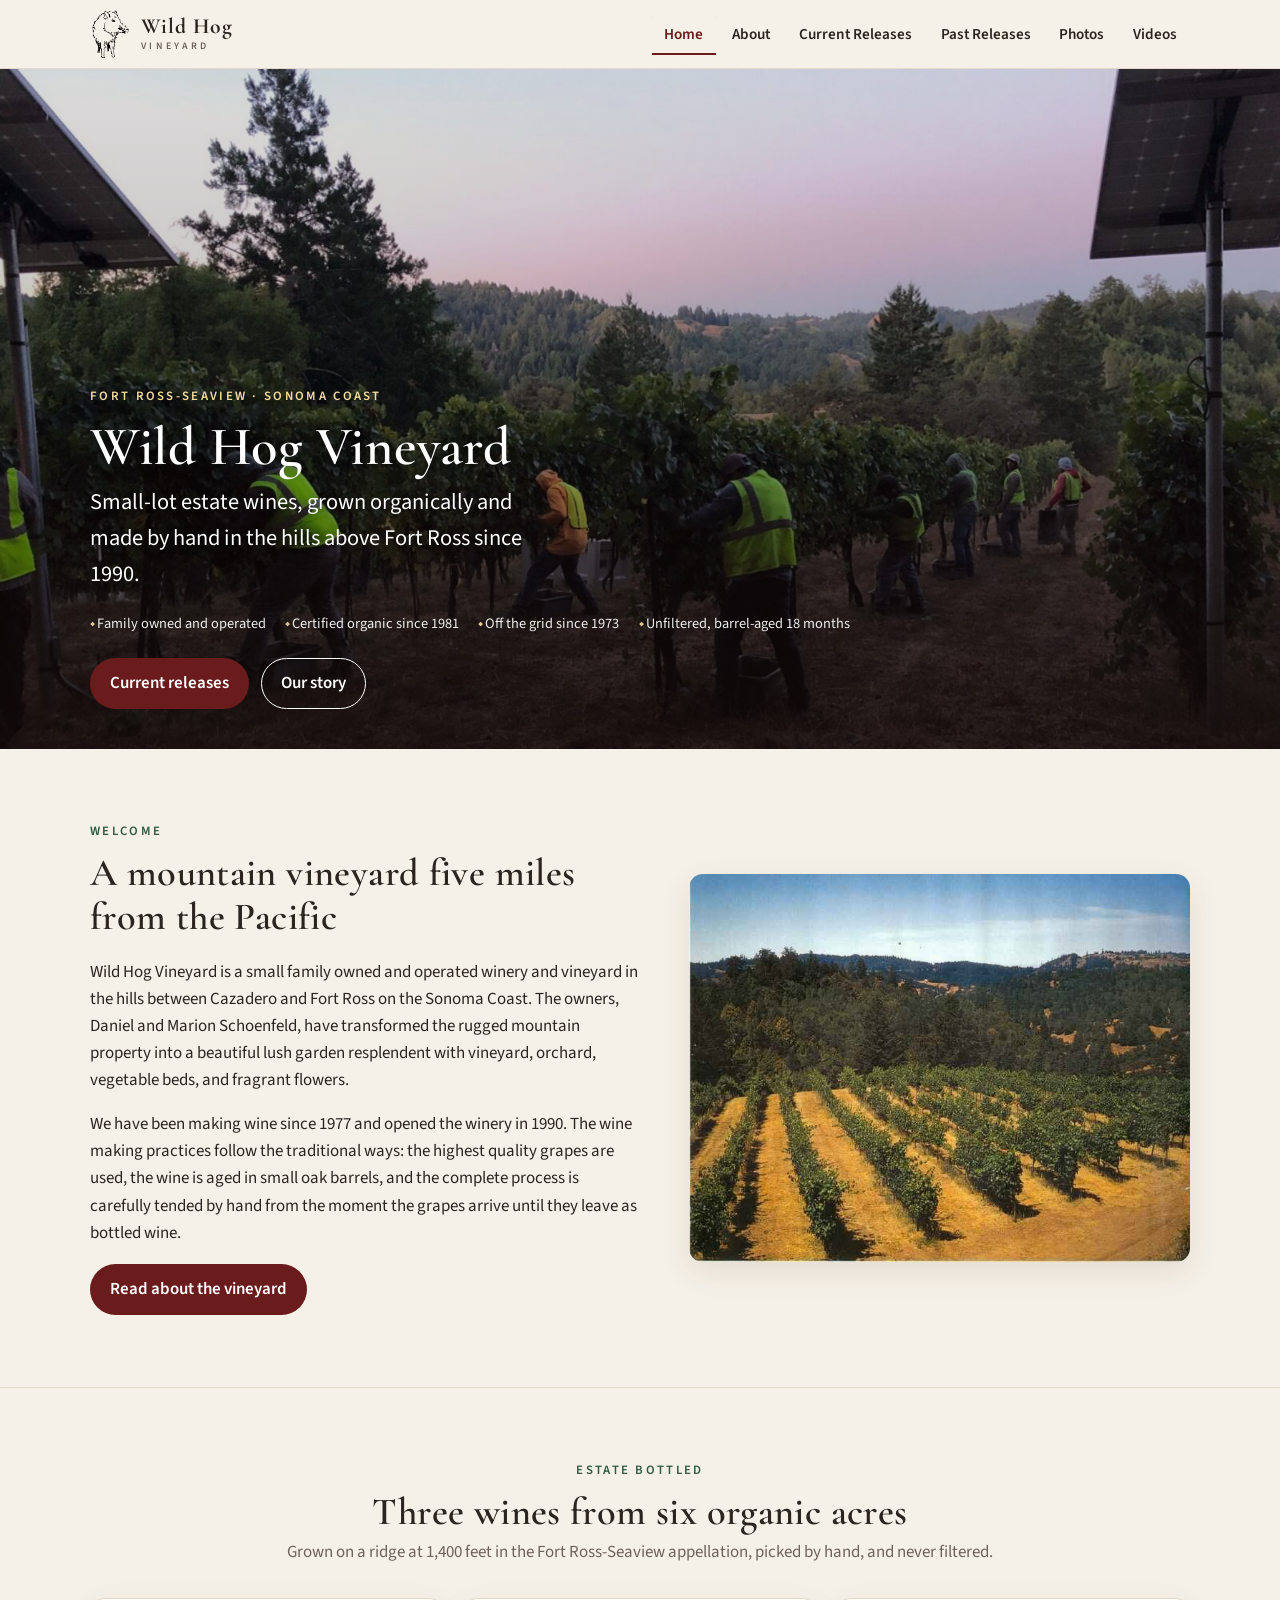
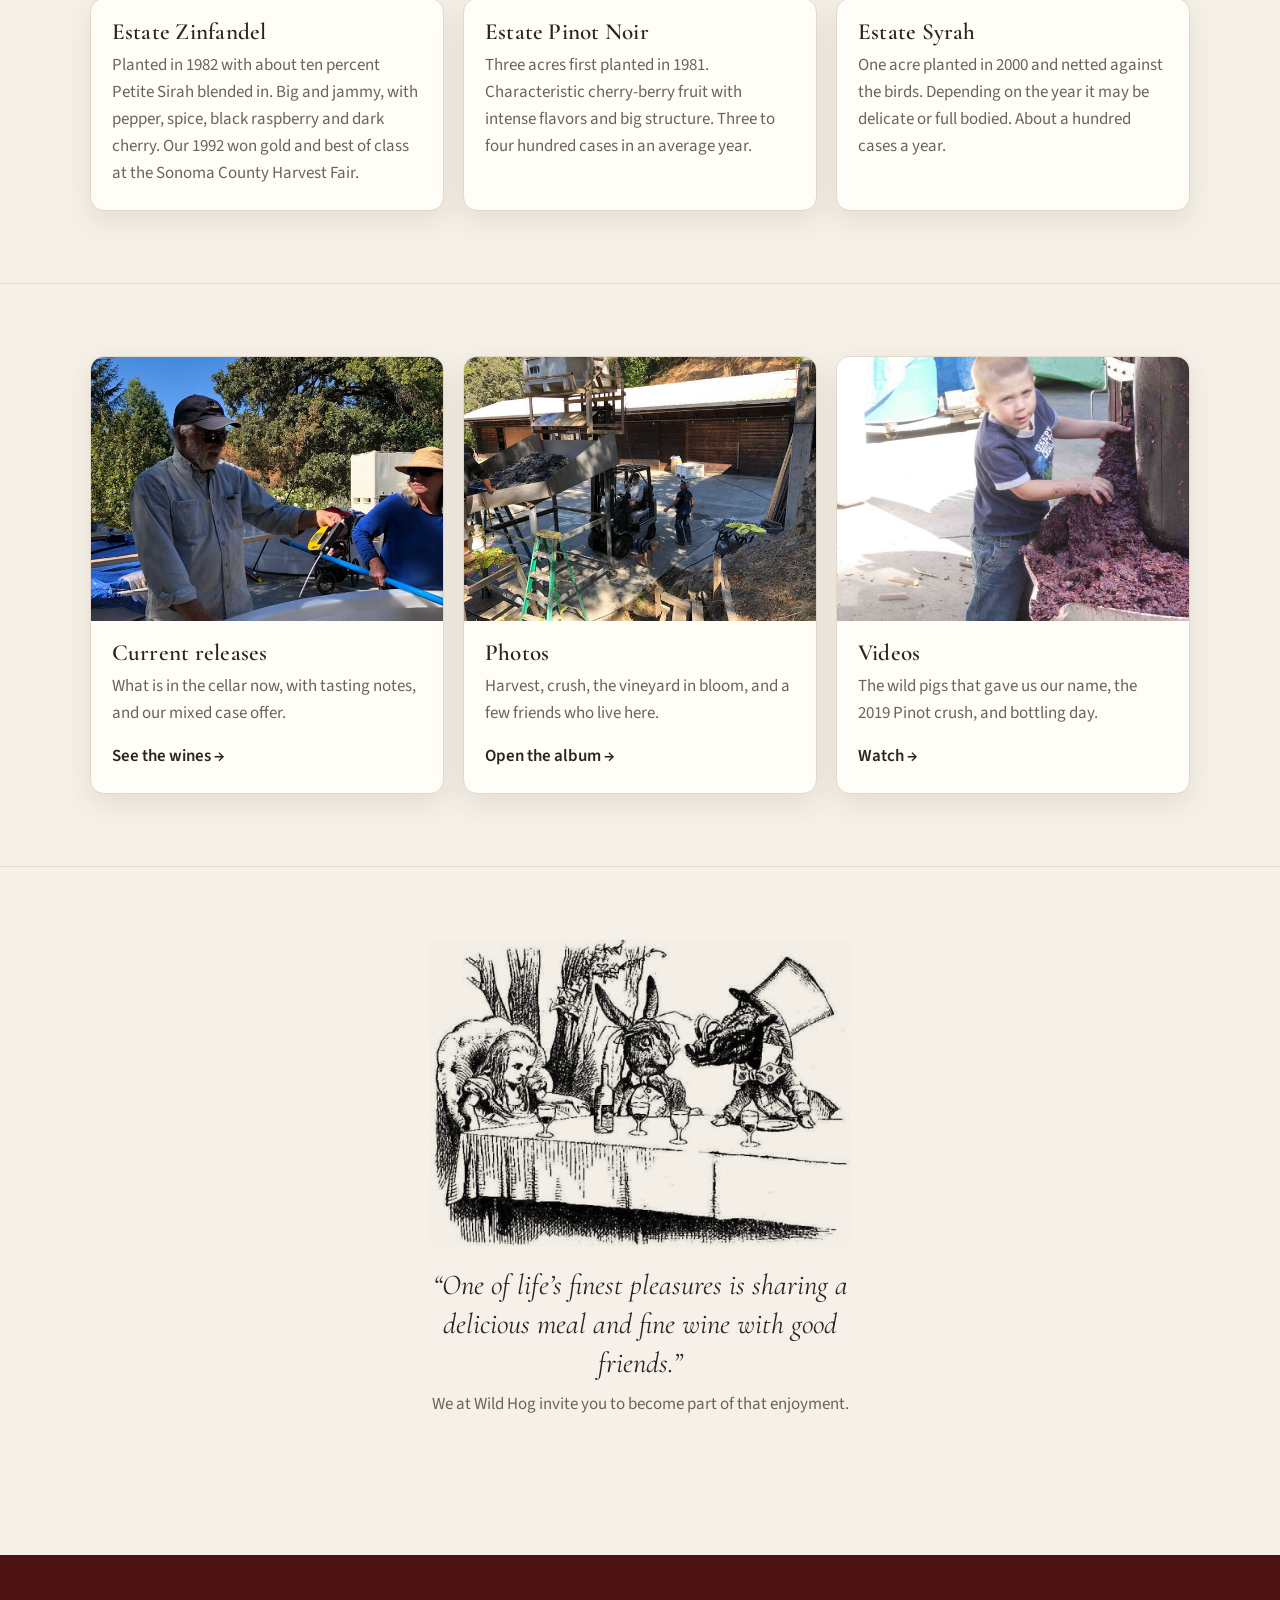
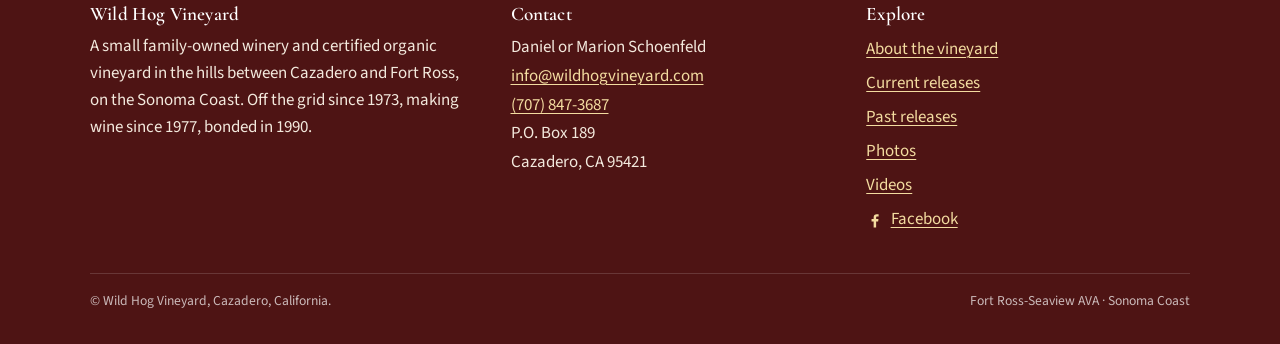
==== index.html @ a4a1d754 "New Wild Hog Vineyard site" ====
<!DOCTYPE html>
<html lang="en" class="no-js">
<head>
<meta charset="utf-8">
<meta name="viewport" content="width=device-width, initial-scale=1">
<title>Wild Hog Vineyard · Estate wines from the Sonoma Coast</title>
<meta name="description" content="Wild Hog Vineyard, a small family-owned, certified organic, off-the-grid winery in the Fort Ross-Seaview hills of the Sonoma Coast, making estate Pinot Noir, Zinfandel and Syrah since 1990.">
<meta property="og:title" content="Wild Hog Vineyard · Estate wines from the Sonoma Coast">
<meta property="og:description" content="Wild Hog Vineyard, a small family-owned, certified organic, off-the-grid winery in the Fort Ross-Seaview hills of the Sonoma Coast, making estate Pinot Noir, Zinfandel and Syrah since 1990.">
<meta property="og:type" content="website">
<meta property="og:image" content="images/hero-harvest-1600.jpg">
<meta name="theme-color" content="#6a1c1c">
<link rel="icon" href="images/favicon.png" type="image/png">
<link rel="apple-touch-icon" href="images/apple-touch-icon.png">
<link rel="preconnect" href="https://fonts.googleapis.com">
<link rel="preconnect" href="https://fonts.gstatic.com" crossorigin>
<link rel="stylesheet" href="https://fonts.googleapis.com/css2?family=Cormorant+Garamond:ital,wght@0,600;0,700;1,500&family=Source+Sans+3:wght@400;600&display=swap">
<link rel="stylesheet" href="css/style.css">
</head>
<body>
<a class="skip-link" href="#main">Skip to content</a>
<header class="site-header">
  <div class="wrap">
    <a class="brand" href="index.html" aria-label="Wild Hog Vineyard home">
      <img src="images/hog-mark.png" alt="" width="40" height="50">
      <span class="brand-name">Wild Hog<small>VINEYARD</small></span>
    </a>
    <button class="nav-toggle" aria-expanded="false" aria-controls="site-nav">
      <svg width="22" height="22" viewBox="0 0 24 24" fill="none" stroke="currentColor" stroke-width="2" stroke-linecap="round"><path d="M4 7h16M4 12h16M4 17h16"/></svg>
      <span>Menu</span>
    </button>
    <nav class="site-nav" id="site-nav" aria-label="Main">
      <ul>
        <li><a href="index.html" aria-current="page">Home</a></li>
        <li><a href="about.html">About</a></li>
        <li><a href="current-releases.html">Current Releases</a></li>
        <li><a href="past-releases.html">Past Releases</a></li>
        <li><a href="photos.html">Photos</a></li>
        <li><a href="videos.html">Videos</a></li>
      </ul>
    </nav>
  </div>
</header>
<main id="main">
<section class="hero">
  <img src="images/hero-harvest-1600.jpg" srcset="images/hero-harvest-900.jpg 900w, images/hero-harvest-1600.jpg 1600w" sizes="100vw" alt="Harvest crew picking Pinot Noir at dawn in the estate vineyard, September 2019" fetchpriority="high">
  <div class="wrap">
    <p class="eyebrow">Fort Ross-Seaview · Sonoma Coast</p>
    <h1>Wild Hog Vineyard</h1>
    <p class="lede">Small-lot estate wines, grown organically and made by hand in the hills above Fort Ross since 1990.</p>
    <ul class="hero-facts">
      <li>Family owned and operated</li>
      <li>Certified organic since 1981</li>
      <li>Off the grid since 1973</li>
      <li>Unfiltered, barrel-aged 18 months</li>
    </ul>
    <div class="btn-row">
      <a class="btn" href="current-releases.html">Current releases</a>
      <a class="btn ghost" href="about.html">Our story</a>
    </div>
  </div>
</section>

<section class="section">
  <div class="wrap split">
    <div>
      <p class="eyebrow">Welcome</p>
      <h2>A mountain vineyard five miles from the Pacific</h2>
      <p>Wild Hog Vineyard is a small family owned and operated winery and vineyard in the hills between Cazadero and Fort Ross on the Sonoma Coast. The owners, Daniel and Marion Schoenfeld, have transformed the rugged mountain property into a beautiful lush garden resplendent with vineyard, orchard, vegetable beds, and fragrant flowers.</p>
      <p>We have been making wine since 1977 and opened the winery in 1990. The wine making practices follow the traditional ways: the highest quality grapes are used, the wine is aged in small oak barrels, and the complete process is carefully tended by hand from the moment the grapes arrive until they leave as bottled wine.</p>
      <a class="btn" href="about.html">Read about the vineyard</a>
    </div>
    <img src="images/estate-vineyard.jpg" alt="The estate vineyard in late summer, rows of vines on a golden hillside with forested ridges beyond" width="700" height="542" loading="lazy">
  </div>
</section>

<section class="section">
  <div class="wrap">
    <div class="section-title">
      <p class="eyebrow">Estate bottled</p>
      <h2>Three wines from six organic acres</h2>
      <p class="muted">Grown on a ridge at 1,400 feet in the Fort Ross-Seaview appellation, picked by hand, and never filtered.</p>
    </div>
    <div class="cards">
      <article class="card"><div class="body">
        <h3>Estate Zinfandel</h3>
        <p>Planted in 1982 with about ten percent Petite Sirah blended in. Big and jammy, with pepper, spice, black raspberry and dark cherry. Our 1992 won gold and best of class at the Sonoma County Harvest Fair.</p>
      </div></article>
      <article class="card"><div class="body">
        <h3>Estate Pinot Noir</h3>
        <p>Three acres first planted in 1981. Characteristic cherry-berry fruit with intense flavors and big structure. Three to four hundred cases in an average year.</p>
      </div></article>
      <article class="card"><div class="body">
        <h3>Estate Syrah</h3>
        <p>One acre planted in 2000 and netted against the birds. Depending on the year it may be delicate or full bodied. About a hundred cases a year.</p>
      </div></article>
    </div>
  </div>
</section>

<section class="section">
  <div class="wrap">
    <div class="cards">
      <a class="card" href="current-releases.html" style="text-decoration:none;color:inherit">
        <img src="images/gallery/thumbs/IMG_3694.jpg" alt="Daniel measuring the sugar content of the grapes" loading="lazy" width="640" height="480">
        <div class="body"><h3>Current releases</h3><p>What is in the cellar now, with tasting notes, and our mixed case offer.</p><span class="more">See the wines</span></div>
      </a>
      <a class="card" href="photos.html" style="text-decoration:none;color:inherit">
        <img src="images/gallery/thumbs/IMG_3703.jpg" alt="Crush production line, September 2019" loading="lazy" width="640" height="480">
        <div class="body"><h3>Photos</h3><p>Harvest, crush, the vineyard in bloom, and a few friends who live here.</p><span class="more">Open the album</span></div>
      </a>
      <a class="card" href="videos.html" style="text-decoration:none;color:inherit">
        <img src="images/gallery/thumbs/09Press.jpg" alt="Working the press at crush" loading="lazy" width="640" height="480">
        <div class="body"><h3>Videos</h3><p>The wild pigs that gave us our name, the 2019 Pinot crush, and bottling day.</p><span class="more">Watch</span></div>
      </a>
    </div>
  </div>
</section>

<section class="section">
  <div class="wrap quote-block">
    <img src="images/alice-banquet.jpg" alt="Engraving of Alice at a banquet table with the March Hare and a boar in a top hat, glasses of wine before them" width="520" height="382" loading="lazy">
    <blockquote>“One of life’s finest pleasures is sharing a delicious meal and fine wine with good friends.”</blockquote>
    <p class="muted">We at Wild Hog invite you to become part of that enjoyment.</p>
  </div>
</section>
</main>
<footer class="site-footer">
  <div class="wrap">
    <div>
      <h3>Wild Hog Vineyard</h3>
      <p>A small family-owned winery and certified organic vineyard in the hills between Cazadero and Fort Ross, on the Sonoma Coast. Off the grid since 1973, making wine since 1977, bonded in 1990.</p>
    </div>
    <div>
      <h3>Contact</h3>
      <address>
        Daniel or Marion Schoenfeld<br>
        <a href="mailto:info@wildhogvineyard.com">info@wildhogvineyard.com</a><br>
        <a href="tel:+17078473687">(707) 847-3687</a><br>
        P.O. Box 189<br>
        Cazadero, CA 95421
      </address>
    </div>
    <div>
      <h3>Explore</h3>
      <ul>
        <li><a href="about.html">About the vineyard</a></li>
        <li><a href="current-releases.html">Current releases</a></li>
        <li><a href="past-releases.html">Past releases</a></li>
        <li><a href="photos.html">Photos</a></li>
        <li><a href="videos.html">Videos</a></li>
        <li><a class="social" href="https://www.facebook.com/profile.php?id=100057775415077" rel="noopener"><svg viewBox="0 0 24 24" aria-hidden="true"><path d="M13.5 22v-8h2.7l.4-3.2h-3.1V8.8c0-.9.3-1.6 1.6-1.6h1.7V4.4c-.3 0-1.3-.1-2.5-.1-2.5 0-4.1 1.5-4.1 4.2v2.3H7.4V14h2.8v8h3.3z"/></svg> Facebook</a></li>
      </ul>
    </div>
    <div class="fine">
      <span>© Wild Hog Vineyard, Cazadero, California.</span>
      <span>Fort Ross-Seaview AVA · Sonoma Coast</span>
    </div>
  </div>
</footer>
<script src="js/site.js"></script>
</body>
</html>
---- css/style.css ----
/* Wild Hog Vineyard — site stylesheet
   Edit colors in :root. Everything is plain CSS, no build step. */

:root {
  --bg: #f6f1e8;
  --surface: #fffdf8;
  --text: #2b2420;
  --muted: #6d635a;
  --wine: #6a1c1c;
  --wine-strong: #4e1414;
  --leaf: #2f5a40;
  --gold: #b8861c;
  --line: #e2d9ca;
  --shadow: 0 10px 30px rgba(60, 40, 20, .10);
  --radius: 14px;
  --maxw: 1100px;
  --font-display: "Cormorant Garamond", "Georgia", "Times New Roman", serif;
  --font-body: "Source Sans 3", "Segoe UI", system-ui, -apple-system, sans-serif;
}
@media (prefers-color-scheme: dark) {
  :root:not([data-theme="light"]) {
    --bg: #1b1714; --surface: #251f1b; --text: #efe8dd; --muted: #b4a898;
    --wine: #d2807f; --wine-strong: #e9a3a2; --leaf: #86b797; --gold: #d4a743;
    --line: #3b322c; --shadow: 0 10px 30px rgba(0,0,0,.45);
  }
}
:root[data-theme="dark"] {
  --bg: #1b1714; --surface: #251f1b; --text: #efe8dd; --muted: #b4a898;
  --wine: #d2807f; --wine-strong: #e9a3a2; --leaf: #86b797; --gold: #d4a743;
  --line: #3b322c; --shadow: 0 10px 30px rgba(0,0,0,.45);
}

* { box-sizing: border-box; }
html { scroll-behavior: smooth; -webkit-text-size-adjust: 100%; }
body {
  margin: 0; background: var(--bg); color: var(--text);
  font-family: var(--font-body); font-size: 1.06rem; line-height: 1.6;
}
img { max-width: 100%; height: auto; display: block; }
a { color: var(--wine); text-decoration-thickness: 1px; text-underline-offset: 3px; }
a:hover { color: var(--wine-strong); }
h1, h2, h3, h4 { font-family: var(--font-display); font-weight: 600; line-height: 1.15; margin: 0 0 .5em; letter-spacing: .01em; }
h1 { font-size: clamp(2.2rem, 5vw, 3.4rem); }
h2 { font-size: clamp(1.7rem, 3.5vw, 2.4rem); }
h3 { font-size: 1.45rem; }
p { margin: 0 0 1em; }
.wrap { width: min(var(--maxw), 100% - 2rem); margin-inline: auto; }
.narrow { width: min(760px, 100% - 2rem); margin-inline: auto; }
.muted { color: var(--muted); }
.eyebrow { font-size: .8rem; letter-spacing: .18em; text-transform: uppercase; color: var(--leaf); font-weight: 600; margin-bottom: .6rem; }
.visually-hidden { position: absolute !important; width: 1px; height: 1px; overflow: hidden; clip: rect(0 0 0 0); white-space: nowrap; }
.skip-link { position: absolute; left: -999px; top: 0; background: var(--wine); color: #fff; padding: .5rem 1rem; z-index: 100; }
.skip-link:focus { left: 1rem; top: 1rem; }

/* ---------- Header / nav ---------- */
.site-header {
  position: sticky; top: 0; z-index: 50;
  background: color-mix(in srgb, var(--bg) 88%, transparent);
  backdrop-filter: blur(10px); -webkit-backdrop-filter: blur(10px);
  border-bottom: 1px solid var(--line);
}
.site-header .wrap { display: flex; align-items: center; justify-content: space-between; gap: 1rem; min-height: 68px; }
.brand { display: flex; align-items: center; gap: .7rem; text-decoration: none; color: var(--text); }
.brand img { width: 40px; height: 50px; object-fit: contain; }
.brand-name { font-family: var(--font-display); font-weight: 700; font-size: 1.35rem; line-height: 1; letter-spacing: .04em; }
.brand-name small { display: block; font-family: var(--font-body); font-weight: 600; font-size: .62rem; letter-spacing: .32em; color: var(--muted); margin-top: .25rem; }
.nav-toggle {
  display: none; background: none; border: 1px solid var(--line); border-radius: 8px;
  padding: .45rem .6rem; color: var(--text); cursor: pointer; font: inherit;
}
.nav-toggle svg { display: block; }
.site-nav ul { list-style: none; margin: 0; padding: 0; display: flex; gap: .2rem; }
.site-nav a {
  display: block; padding: .55rem .8rem; border-radius: 8px; text-decoration: none;
  color: var(--text); font-weight: 600; font-size: .95rem;
}
.site-nav a:hover { background: color-mix(in srgb, var(--wine) 10%, transparent); color: var(--wine-strong); }
.site-nav a[aria-current="page"] { color: var(--wine); box-shadow: inset 0 -2px 0 var(--wine); border-radius: 8px 8px 0 0; }
@media (max-width: 860px) {
  .nav-toggle { display: inline-flex; align-items: center; gap: .4rem; }
  .site-nav { display: none; position: absolute; left: 0; right: 0; top: 100%; background: var(--surface); border-bottom: 1px solid var(--line); box-shadow: var(--shadow); }
  .site-nav.is-open { display: block; }
  .site-nav ul { flex-direction: column; padding: .5rem 1rem 1rem; }
  .site-nav a { padding: .8rem .6rem; font-size: 1.05rem; border-bottom: 1px solid var(--line); border-radius: 0; }
  .site-nav a[aria-current="page"] { box-shadow: none; border-left: 3px solid var(--wine); padding-left: .8rem; }
  .no-js .site-nav { display: block; position: static; box-shadow: none; }
}

/* ---------- Hero ---------- */
.hero { position: relative; isolation: isolate; color: #fff; min-height: min(78vh, 680px); display: grid; place-items: end start; }
.hero img { position: absolute; inset: 0; width: 100%; height: 100%; object-fit: cover; z-index: -2; }
.hero::after { content: ""; position: absolute; inset: 0; z-index: -1;
  background: linear-gradient(180deg, rgba(20,10,8,.15) 0%, rgba(20,10,8,.25) 45%, rgba(20,10,8,.78) 100%); }
.hero .wrap { padding: 3rem 0 2.5rem; }
.hero h1 { color: #fff; margin-bottom: .4rem; text-shadow: 0 2px 12px rgba(0,0,0,.4); }
.hero .lede { font-size: clamp(1.1rem, 2.2vw, 1.4rem); max-width: 40ch; margin-bottom: 1.2rem; text-shadow: 0 1px 8px rgba(0,0,0,.5); }
.hero .eyebrow { color: #f3dca0; }
.hero-facts { display: flex; flex-wrap: wrap; gap: .5rem 1.2rem; font-size: .9rem; opacity: .92; margin: 0; padding: 0; list-style: none; }
.hero-facts li::before { content: "◆ "; color: #f3dca0; font-size: .6em; vertical-align: middle; }

/* ---------- Buttons ---------- */
.btn { display: inline-block; padding: .7rem 1.2rem; border-radius: 999px; font-weight: 600; text-decoration: none;
  background: var(--wine); color: #fff; border: 1px solid transparent; transition: transform .15s, background .15s; }
.btn:hover { background: var(--wine-strong); color: #fff; transform: translateY(-1px); }
.btn.ghost { background: transparent; color: inherit; border-color: currentColor; }
.btn.ghost:hover { background: rgba(255,255,255,.12); }
.btn-row { display: flex; flex-wrap: wrap; gap: .7rem; margin-top: 1.4rem; }

/* ---------- Sections ---------- */
.section { padding: clamp(2.5rem, 6vw, 4.5rem) 0; }
.section + .section { border-top: 1px solid var(--line); }
.section-title { text-align: center; margin-bottom: 2rem; }
.section-title h2 { margin-bottom: .3rem; }
.page-title { padding: clamp(2rem, 5vw, 3.5rem) 0 1rem; text-align: center; }
.page-title .ornament { width: 110px; margin: 0 auto .8rem; opacity: .85; }
.rule { width: 64px; height: 2px; background: var(--gold); margin: 1rem auto; border: 0; }

.cards { display: grid; grid-template-columns: repeat(auto-fit, minmax(240px, 1fr)); gap: 1.2rem; }
.card { background: var(--surface); border: 1px solid var(--line); border-radius: var(--radius); overflow: hidden; display: flex; flex-direction: column; box-shadow: var(--shadow); }
.card img { aspect-ratio: 4/3; object-fit: cover; width: 100%; }
.card .body { padding: 1.2rem 1.3rem 1.4rem; display: flex; flex-direction: column; gap: .4rem; flex: 1; }
.card h3 { margin: 0; }
.card p { margin: 0; color: var(--muted); }
.card .more { margin-top: auto; padding-top: .6rem; font-weight: 600; text-decoration: none; }
.card .more::after { content: " →"; }

.split { display: grid; grid-template-columns: 1.1fr 1fr; gap: 3rem; align-items: center; }
.split img { border-radius: var(--radius); box-shadow: var(--shadow); }
@media (max-width: 760px) { .split { grid-template-columns: 1fr; gap: 1.5rem; } }

.quote-block { text-align: center; max-width: 60ch; margin-inline: auto; }
.quote-block img { margin: 0 auto 1.2rem; max-width: 420px; mix-blend-mode: multiply; }
@media (prefers-color-scheme: dark) { :root:not([data-theme="light"]) .quote-block img { mix-blend-mode: normal; filter: invert(1) hue-rotate(180deg); opacity: .85; } }
:root[data-theme="dark"] .quote-block img { mix-blend-mode: normal; filter: invert(1) hue-rotate(180deg); opacity: .85; }
.quote-block blockquote { font-family: var(--font-display); font-size: clamp(1.3rem, 2.6vw, 1.8rem); font-style: italic; margin: 0 0 .5rem; line-height: 1.35; }

/* ---------- Prose (About) ---------- */
.prose h2 { margin-top: 2.2rem; color: var(--wine); }
.prose h2:first-child { margin-top: 0; }
.prose p { max-width: 68ch; }
.prose .float-right { float: right; margin: .3rem 0 1rem 1.5rem; width: min(40%, 220px); }
.prose .float-right.art { mix-blend-mode: multiply; }
@media (max-width: 520px) { .prose .float-right { float: none; width: 60%; margin: 0 auto 1rem; } }
.callout { background: var(--surface); border: 1px solid var(--line); border-left: 4px solid var(--gold); border-radius: 10px; padding: 1rem 1.2rem; margin: 1.5rem 0; }
.callout p:last-child { margin-bottom: 0; }

/* ---------- Wine list ---------- */
.wine-list { display: grid; gap: 1rem; }
.wine { background: var(--surface); border: 1px solid var(--line); border-radius: var(--radius); padding: 1.3rem 1.5rem; display: grid; grid-template-columns: auto 1fr; gap: .2rem 1.4rem; align-items: start; }
.wine > * { grid-column: 2; }
.wine .vintage { grid-column: 1; grid-row: 1 / span 4; font-family: var(--font-display); font-size: 2rem; font-weight: 700; color: var(--wine); line-height: 1; padding-top: .2rem; width: 4.2ch; }
.wine h3 { margin: 0; font-size: 1.4rem; }
.wine .region { color: var(--leaf); font-weight: 600; font-size: .88rem; letter-spacing: .06em; text-transform: uppercase; }
.wine .notes { margin: .5rem 0 .6rem; max-width: 70ch; }
.wine .stats { display: flex; flex-wrap: wrap; gap: .4rem .6rem; margin: 0; padding: 0; list-style: none; font-size: .85rem; color: var(--muted); }
.wine .stats li { border: 1px solid var(--line); border-radius: 999px; padding: .15rem .7rem; background: var(--bg); }
.wine .stats li.price { color: var(--wine); border-color: color-mix(in srgb, var(--wine) 40%, var(--line)); font-weight: 600; }
@media (max-width: 520px) {
  .wine { grid-template-columns: 1fr; padding: 1.1rem 1.1rem; }
  .wine > * { grid-column: 1; }
  .wine .vintage { grid-row: auto; font-size: 1.5rem; width: auto; }
}
.offer { background: linear-gradient(135deg, color-mix(in srgb, var(--wine) 10%, var(--surface)), var(--surface)); border: 1px solid color-mix(in srgb, var(--wine) 30%, var(--line)); border-radius: var(--radius); padding: 1.6rem 1.8rem; margin: 2.5rem 0; }
.offer h3 { color: var(--wine); margin-bottom: .4rem; }
.offer .big { font-family: var(--font-display); font-size: 2.2rem; font-weight: 700; line-height: 1; }

/* Past releases: year nav + filter */
.year-nav { position: sticky; top: 68px; z-index: 40; background: color-mix(in srgb, var(--bg) 92%, transparent); backdrop-filter: blur(8px); border-bottom: 1px solid var(--line); padding: .6rem 0; }
.year-nav .wrap { display: flex; gap: .8rem; align-items: center; flex-wrap: wrap; }
.year-nav ul { list-style: none; margin: 0; padding: 0; display: flex; gap: .3rem; overflow-x: auto; scrollbar-width: thin; flex: 1 1 420px; }
.year-nav a { display: block; padding: .3rem .7rem; border-radius: 999px; text-decoration: none; font-weight: 600; font-size: .9rem; color: var(--text); white-space: nowrap; border: 1px solid transparent; }
.year-nav a:hover { border-color: var(--line); background: var(--surface); }
.filter { display: flex; align-items: center; gap: .5rem; }
.filter { flex: 1 1 220px; }
.filter input { width: 100%; font: inherit; padding: .4rem .8rem; border: 1px solid var(--line); border-radius: 999px; background: var(--surface); color: var(--text); min-width: 180px; }
.filter input:focus { outline: 2px solid var(--gold); outline-offset: 1px; }
.year-group { scroll-margin-top: 130px; margin-top: 2.5rem; }
.year-group h2 { display: flex; align-items: baseline; gap: .8rem; color: var(--wine); }
.year-group h2 .count { font-family: var(--font-body); font-size: .85rem; color: var(--muted); font-weight: 400; }
.year-group[hidden], .wine[hidden] { display: none; }
.no-results { display: none; text-align: center; color: var(--muted); padding: 3rem 0; }
.no-results.is-visible { display: block; }

/* ---------- Gallery ---------- */
.gallery { display: grid; grid-template-columns: repeat(auto-fill, minmax(250px, 1fr)); gap: .8rem; list-style: none; margin: 0; padding: 0; }
.gallery a { display: block; position: relative; border-radius: 10px; overflow: hidden; background: var(--surface); }
.gallery img { aspect-ratio: 4/3; object-fit: cover; width: 100%; transition: transform .3s; }
.gallery a:hover img { transform: scale(1.04); }
.gallery figcaption { position: absolute; inset: auto 0 0; padding: 1.4rem .8rem .6rem; font-size: .85rem; color: #fff; background: linear-gradient(transparent, rgba(0,0,0,.7)); }
@media (max-width: 520px) { .gallery { grid-template-columns: repeat(2, 1fr); gap: .5rem; } .gallery figcaption { display: none; } }

dialog.lightbox { border: 0; padding: 0; background: transparent; max-width: 100vw; max-height: 100vh; width: 100vw; height: 100vh; }
dialog.lightbox::backdrop { background: rgba(10,6,4,.92); }
.lightbox-inner { position: relative; width: 100%; height: 100%; display: grid; grid-template-rows: 1fr auto; place-items: center; color: #fff; }
.lightbox-inner img { max-width: 100vw; max-height: calc(100vh - 70px); object-fit: contain; width: auto; height: auto; }
.lightbox-caption { padding: .8rem 4rem; text-align: center; font-size: .95rem; min-height: 70px; }
.lightbox button { position: absolute; background: rgba(0,0,0,.45); color: #fff; border: 1px solid rgba(255,255,255,.3); border-radius: 999px; width: 44px; height: 44px; cursor: pointer; display: grid; place-items: center; font: inherit; }
.lightbox button:hover { background: rgba(0,0,0,.7); }
.lightbox .close { top: .8rem; right: .8rem; }
.lightbox .prev { left: .6rem; top: 50%; transform: translateY(-50%); }
.lightbox .next { right: .6rem; top: 50%; transform: translateY(-50%); }

/* ---------- Videos ---------- */
.videos { display: grid; gap: 2rem; }
.video { background: var(--surface); border: 1px solid var(--line); border-radius: var(--radius); overflow: hidden; box-shadow: var(--shadow); }
.video .frame { aspect-ratio: 16/9; width: 100%; background: #000; }
.video .frame iframe { width: 100%; height: 100%; border: 0; display: block; }
.video .body { padding: 1rem 1.3rem 1.2rem; }
.video h3 { margin-bottom: .2rem; }
.video p { margin: 0; color: var(--muted); }

/* ---------- Contact / footer ---------- */
.contact-grid { display: grid; grid-template-columns: repeat(auto-fit, minmax(220px, 1fr)); gap: 1.5rem; }
.contact-grid address { font-style: normal; line-height: 1.7; }
.site-footer { background: var(--wine-strong); color: #f3e9dd; padding: 3rem 0 2rem; margin-top: 3rem; }
@media (prefers-color-scheme: dark) { :root:not([data-theme="light"]) .site-footer { background: #140f0d; } }
:root[data-theme="dark"] .site-footer { background: #140f0d; }
.site-footer a { color: #f3dca0; }
.site-footer .wrap { display: grid; grid-template-columns: 1.2fr 1fr 1fr; gap: 2rem; }
.site-footer h3 { color: #fff; font-size: 1.2rem; margin-bottom: .5rem; }
.site-footer address { font-style: normal; line-height: 1.7; }
.site-footer ul { list-style: none; margin: 0; padding: 0; line-height: 2; }
.site-footer .fine { grid-column: 1 / -1; border-top: 1px solid rgba(255,255,255,.15); padding-top: 1rem; font-size: .85rem; color: rgba(255,255,255,.7); display: flex; flex-wrap: wrap; justify-content: space-between; gap: .5rem; }
.social { display: inline-flex; align-items: center; gap: .4rem; }
.social svg { width: 18px; height: 18px; fill: currentColor; }
@media (max-width: 760px) { .site-footer .wrap { grid-template-columns: 1fr; } }
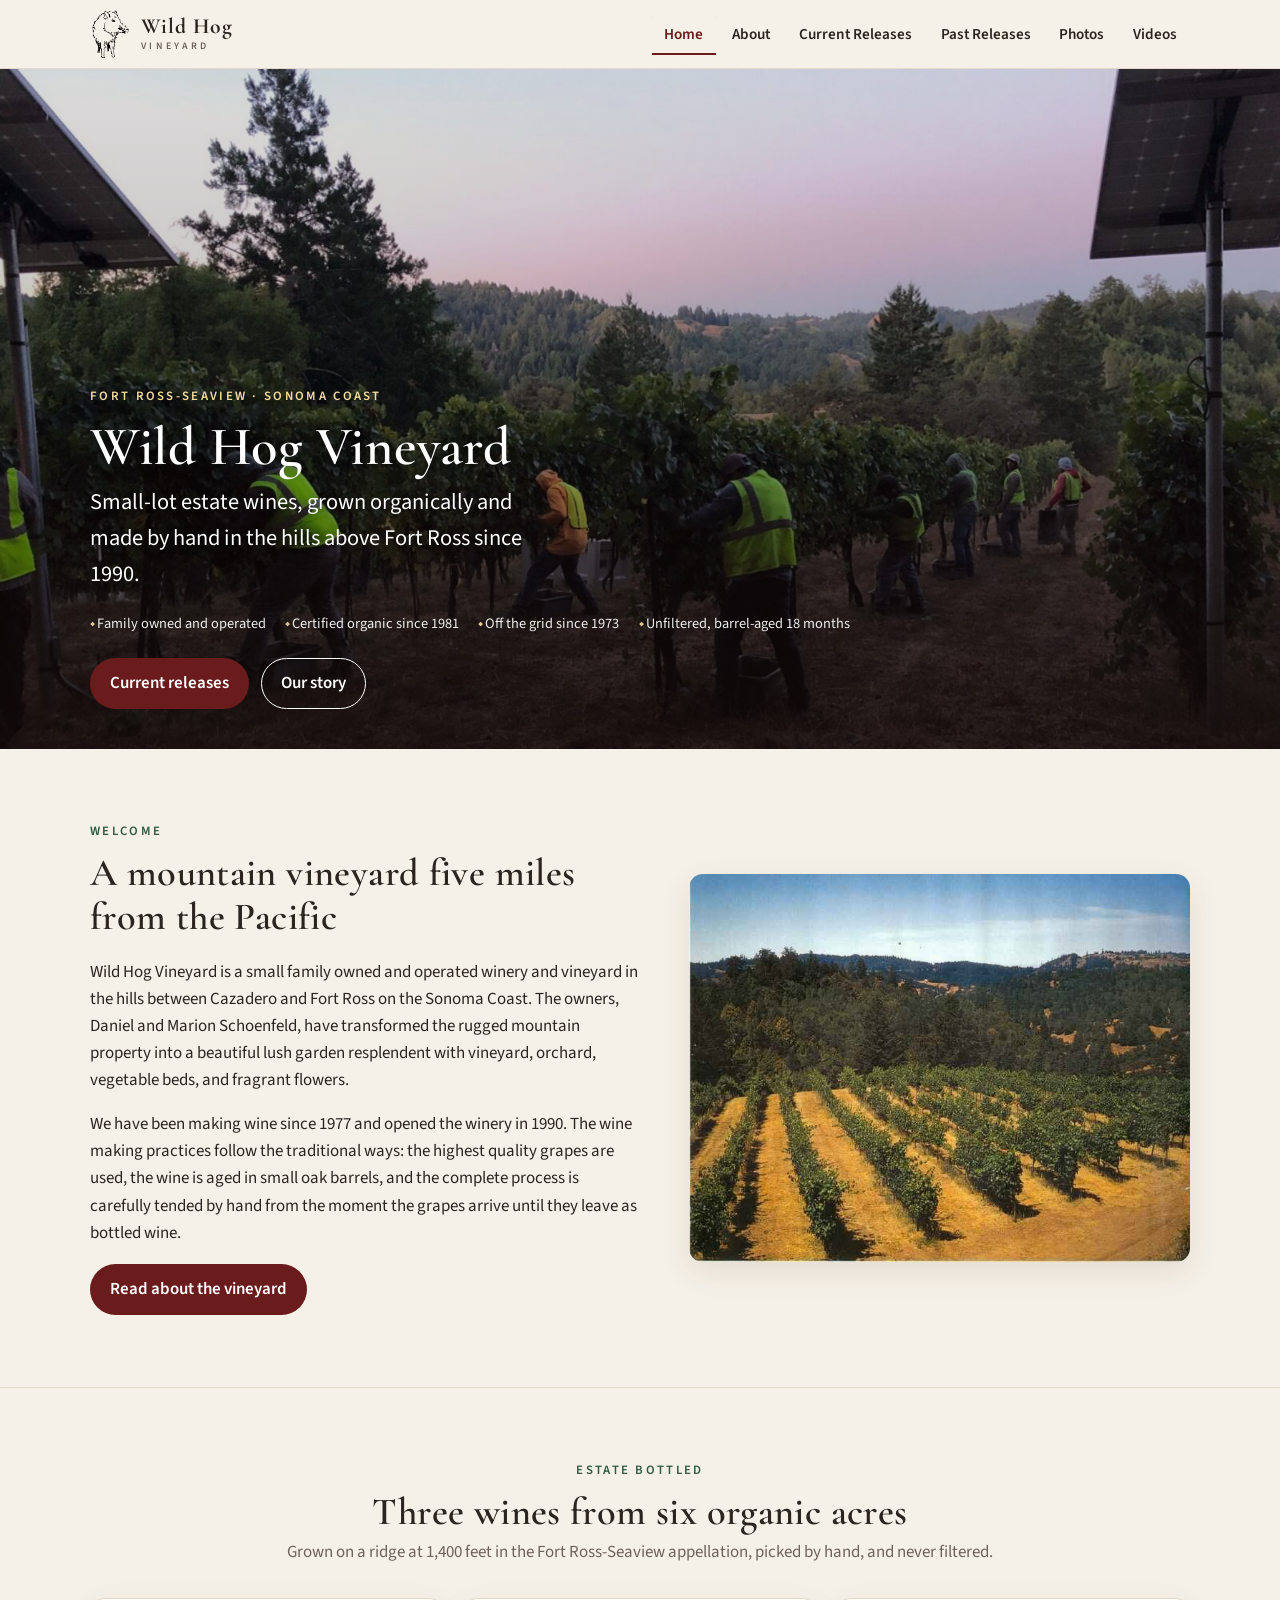
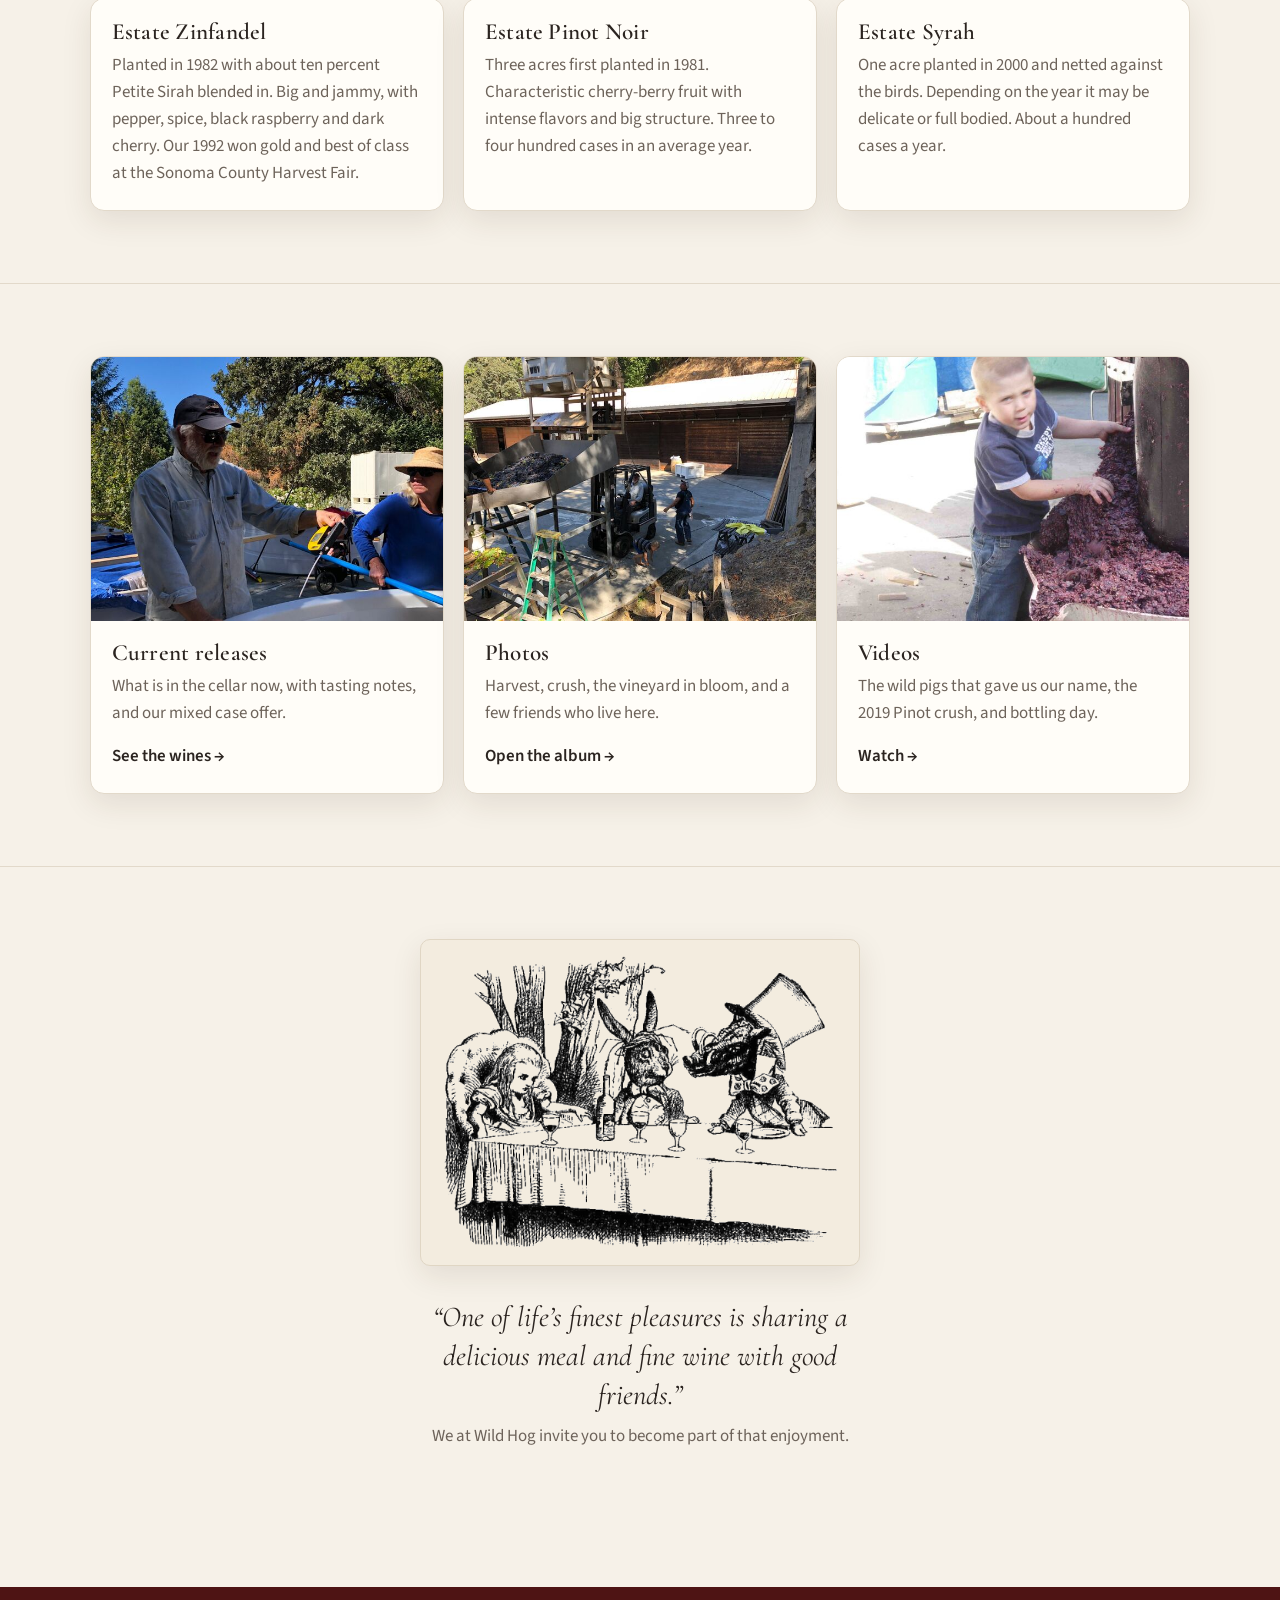
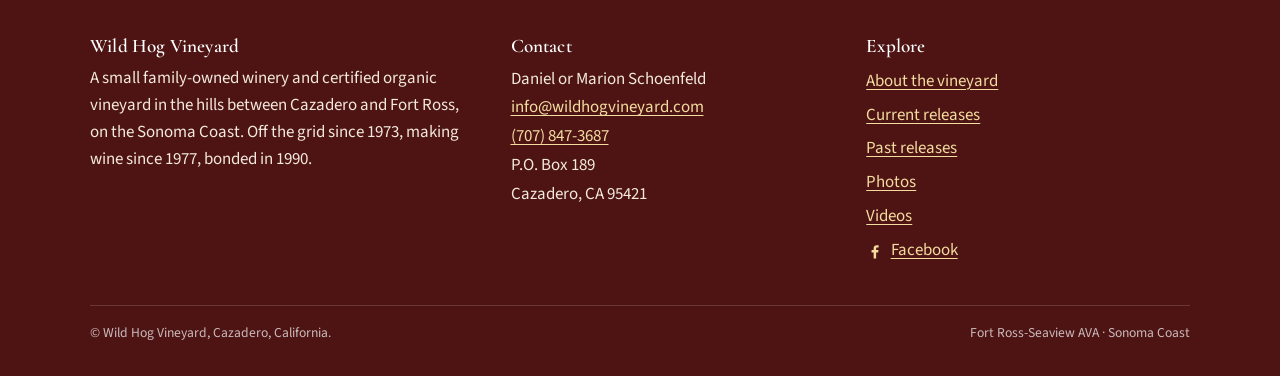
==== commit 28a848a1: "Fix Alice engraving in dark mode" ====
--- a/index.html
+++ b/index.html
@@ -119,7 +119,7 @@
 
 <section class="section">
   <div class="wrap quote-block">
-    <img src="images/alice-banquet.jpg" alt="Engraving of Alice at a banquet table with the March Hare and a boar in a top hat, glasses of wine before them" width="520" height="382" loading="lazy">
+    <figure><img src="images/alice-banquet.png" alt="Engraving of Alice at a banquet table with the March Hare and a boar in a top hat, glasses of wine before them" width="520" height="382" loading="lazy"></figure>
     <blockquote>“One of life’s finest pleasures is sharing a delicious meal and fine wine with good friends.”</blockquote>
     <p class="muted">We at Wild Hog invite you to become part of that enjoyment.</p>
   </div>
--- a/css/style.css
+++ b/css/style.css
@@ -129,9 +129,8 @@
 @media (max-width: 760px) { .split { grid-template-columns: 1fr; gap: 1.5rem; } }
 
 .quote-block { text-align: center; max-width: 60ch; margin-inline: auto; }
-.quote-block img { margin: 0 auto 1.2rem; max-width: 420px; mix-blend-mode: multiply; }
-@media (prefers-color-scheme: dark) { :root:not([data-theme="light"]) .quote-block img { mix-blend-mode: normal; filter: invert(1) hue-rotate(180deg); opacity: .85; } }
-:root[data-theme="dark"] .quote-block img { mix-blend-mode: normal; filter: invert(1) hue-rotate(180deg); opacity: .85; }
+.quote-block figure { margin: 0 auto 1.4rem; display: inline-block; background: #f3ecdf; border: 1px solid #e0d6c4; border-radius: 10px; padding: 1rem 1.2rem; box-shadow: var(--shadow); }
+.quote-block figure img { margin: 0 auto; max-width: 400px; width: 100%; }
 .quote-block blockquote { font-family: var(--font-display); font-size: clamp(1.3rem, 2.6vw, 1.8rem); font-style: italic; margin: 0 0 .5rem; line-height: 1.35; }
 
 /* ---------- Prose (About) ---------- */
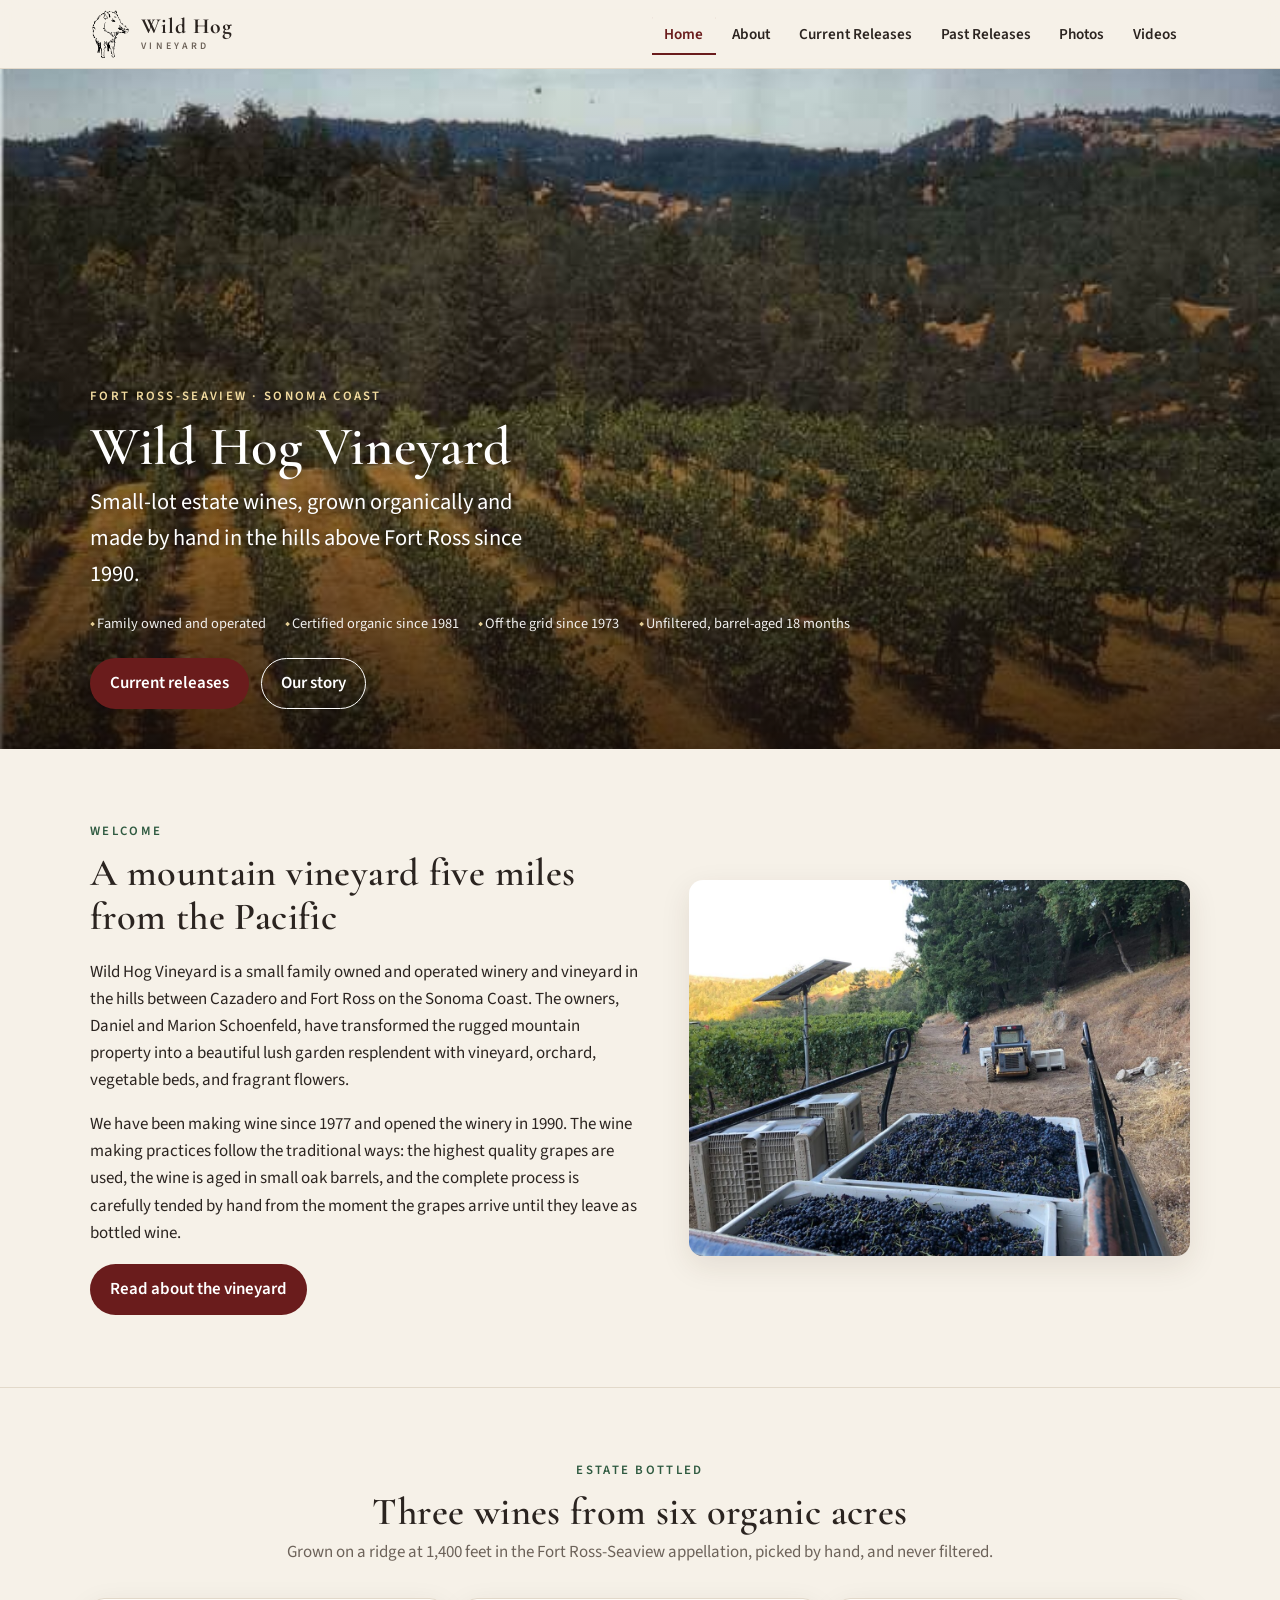
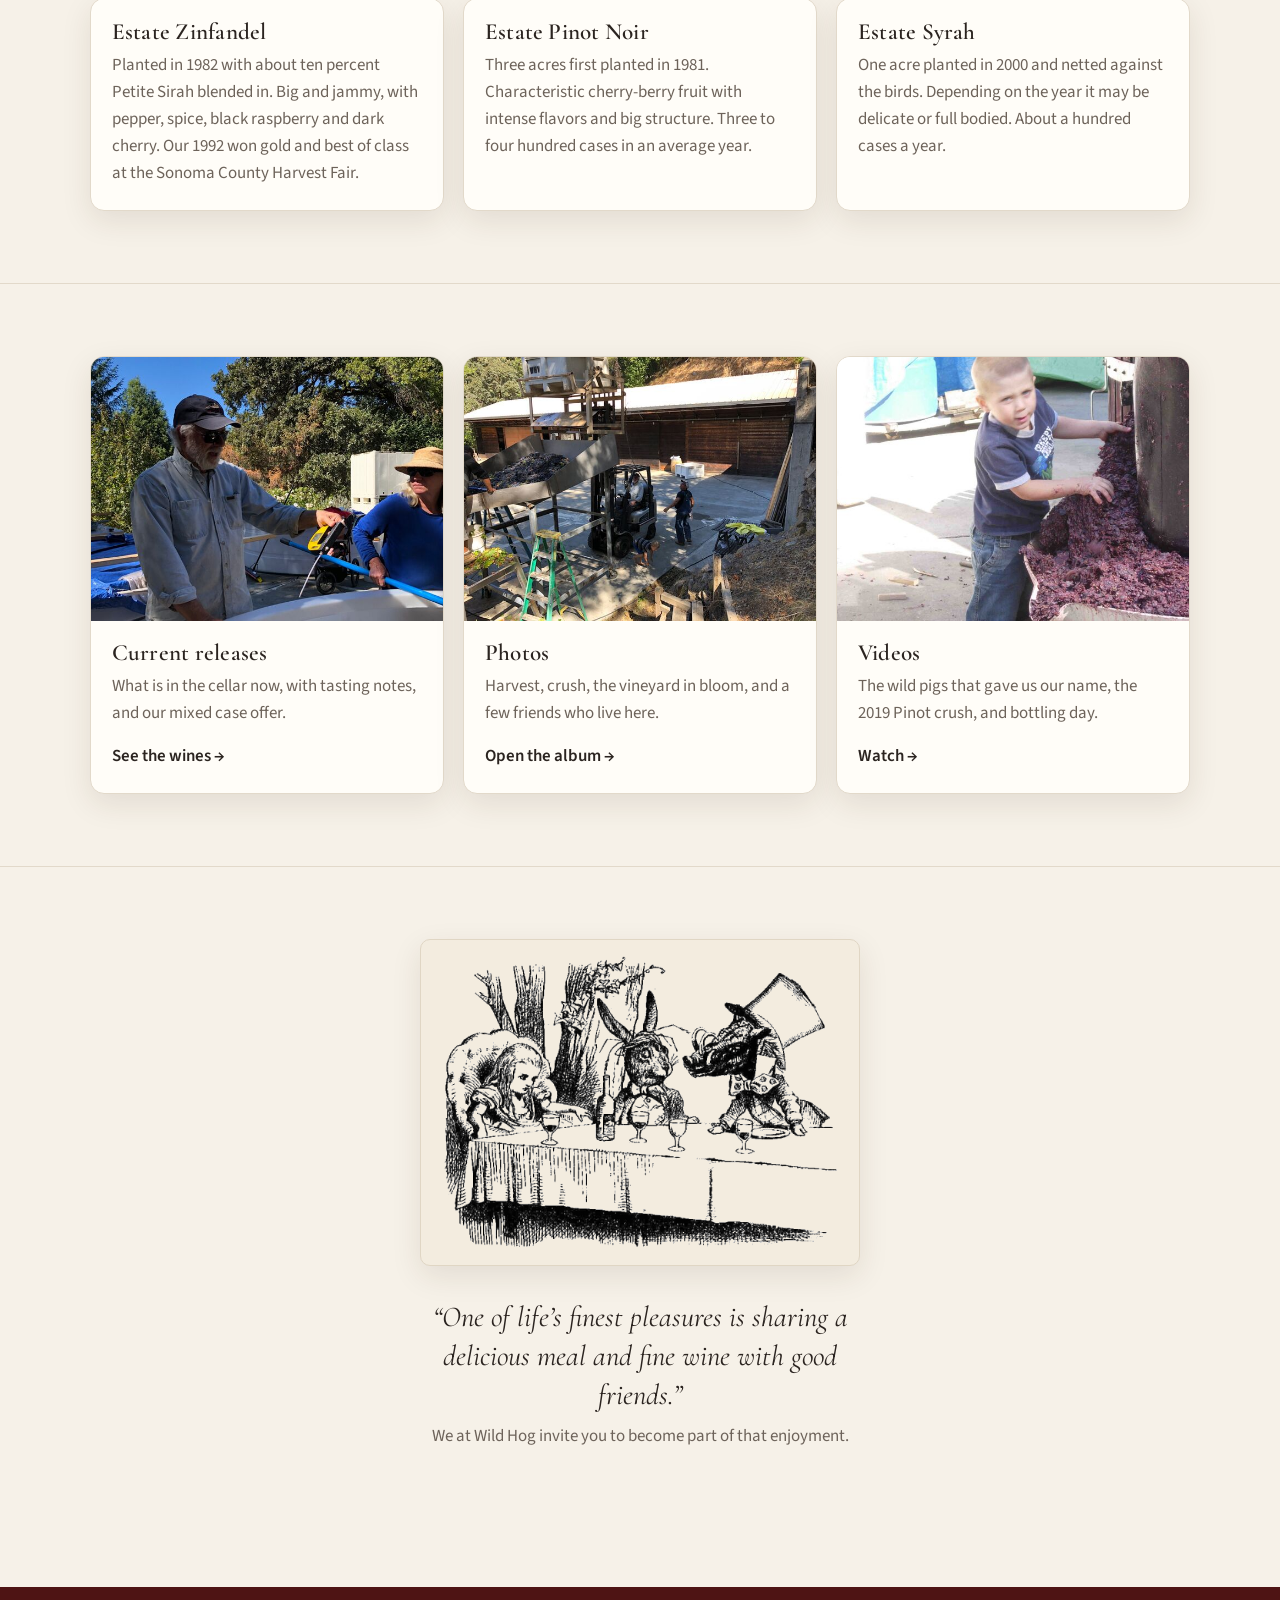
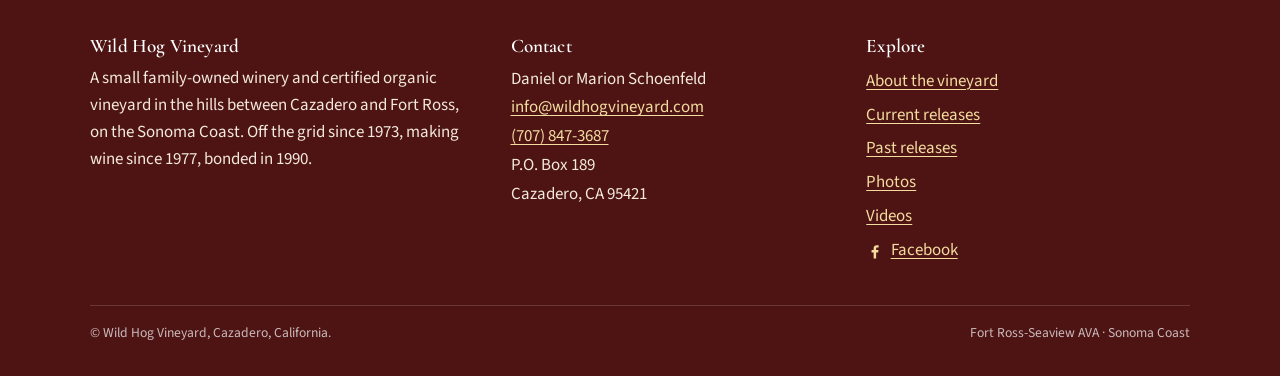
==== commit 82ce65fd: "New home page photos" ====
--- a/index.html
+++ b/index.html
@@ -8,7 +8,7 @@
 <meta property="og:title" content="Wild Hog Vineyard · Estate wines from the Sonoma Coast">
 <meta property="og:description" content="Wild Hog Vineyard, a small family-owned, certified organic, off-the-grid winery in the Fort Ross-Seaview hills of the Sonoma Coast, making estate Pinot Noir, Zinfandel and Syrah since 1990.">
 <meta property="og:type" content="website">
-<meta property="og:image" content="images/hero-harvest-1600.jpg">
+<meta property="og:image" content="images/estate-vineyard.jpg">
 <meta name="theme-color" content="#6a1c1c">
 <link rel="icon" href="images/favicon.png" type="image/png">
 <link rel="apple-touch-icon" href="images/apple-touch-icon.png">
@@ -43,7 +43,7 @@
 </header>
 <main id="main">
 <section class="hero">
-  <img src="images/hero-harvest-1600.jpg" srcset="images/hero-harvest-900.jpg 900w, images/hero-harvest-1600.jpg 1600w" sizes="100vw" alt="Harvest crew picking Pinot Noir at dawn in the estate vineyard, September 2019" fetchpriority="high">
+  <img src="images/estate-vineyard.jpg" alt="The estate vineyard in late summer, rows of vines on a golden hillside with forested ridges beyond" fetchpriority="high">
   <div class="wrap">
     <p class="eyebrow">Fort Ross-Seaview · Sonoma Coast</p>
     <h1>Wild Hog Vineyard</h1>
@@ -70,7 +70,7 @@
       <p>We have been making wine since 1977 and opened the winery in 1990. The wine making practices follow the traditional ways: the highest quality grapes are used, the wine is aged in small oak barrels, and the complete process is carefully tended by hand from the moment the grapes arrive until they leave as bottled wine.</p>
       <a class="btn" href="about.html">Read about the vineyard</a>
     </div>
-    <img src="images/estate-vineyard.jpg" alt="The estate vineyard in late summer, rows of vines on a golden hillside with forested ridges beyond" width="700" height="542" loading="lazy">
+    <img src="images/grapes-load.jpg" alt="A bin heaped with freshly picked grapes at the winery, a nice load from the 2019 harvest" width="1200" height="900" loading="lazy">
   </div>
 </section>
 
--- a/css/style.css
+++ b/css/style.css
@@ -51,6 +51,16 @@
 .visually-hidden { position: absolute !important; width: 1px; height: 1px; overflow: hidden; clip: rect(0 0 0 0); white-space: nowrap; }
 .skip-link { position: absolute; left: -999px; top: 0; background: var(--wine); color: #fff; padding: .5rem 1rem; z-index: 100; }
 .skip-link:focus { left: 1rem; top: 1rem; }
+
+/* Black line drawings (logo, page ornaments, hog sketch) go light in dark mode */
+@media (prefers-color-scheme: dark) {
+  :root:not([data-theme="light"]) .brand img,
+  :root:not([data-theme="light"]) .page-title .ornament,
+  :root:not([data-theme="light"]) .prose .float-right.art { filter: invert(1); opacity: .9; mix-blend-mode: normal; }
+}
+:root[data-theme="dark"] .brand img,
+:root[data-theme="dark"] .page-title .ornament,
+:root[data-theme="dark"] .prose .float-right.art { filter: invert(1); opacity: .9; mix-blend-mode: normal; }
 
 /* ---------- Header / nav ---------- */
 .site-header {
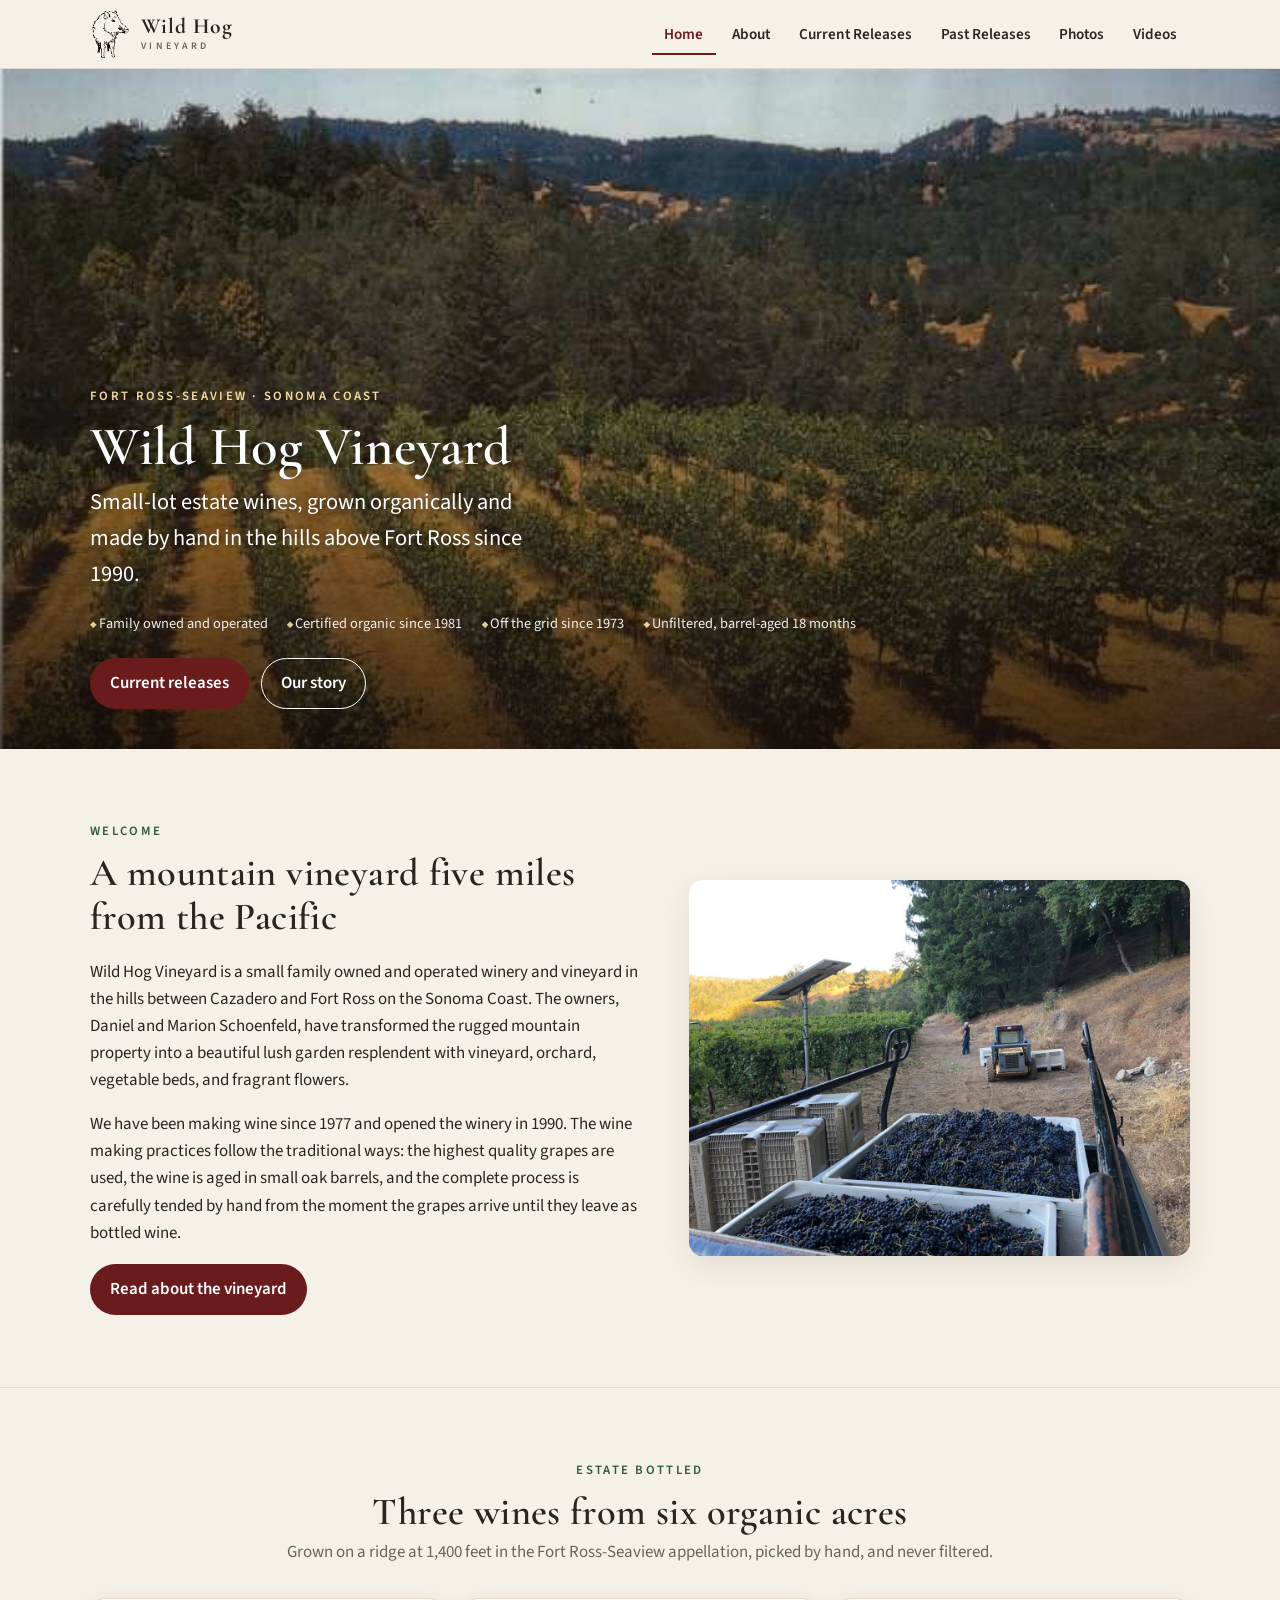
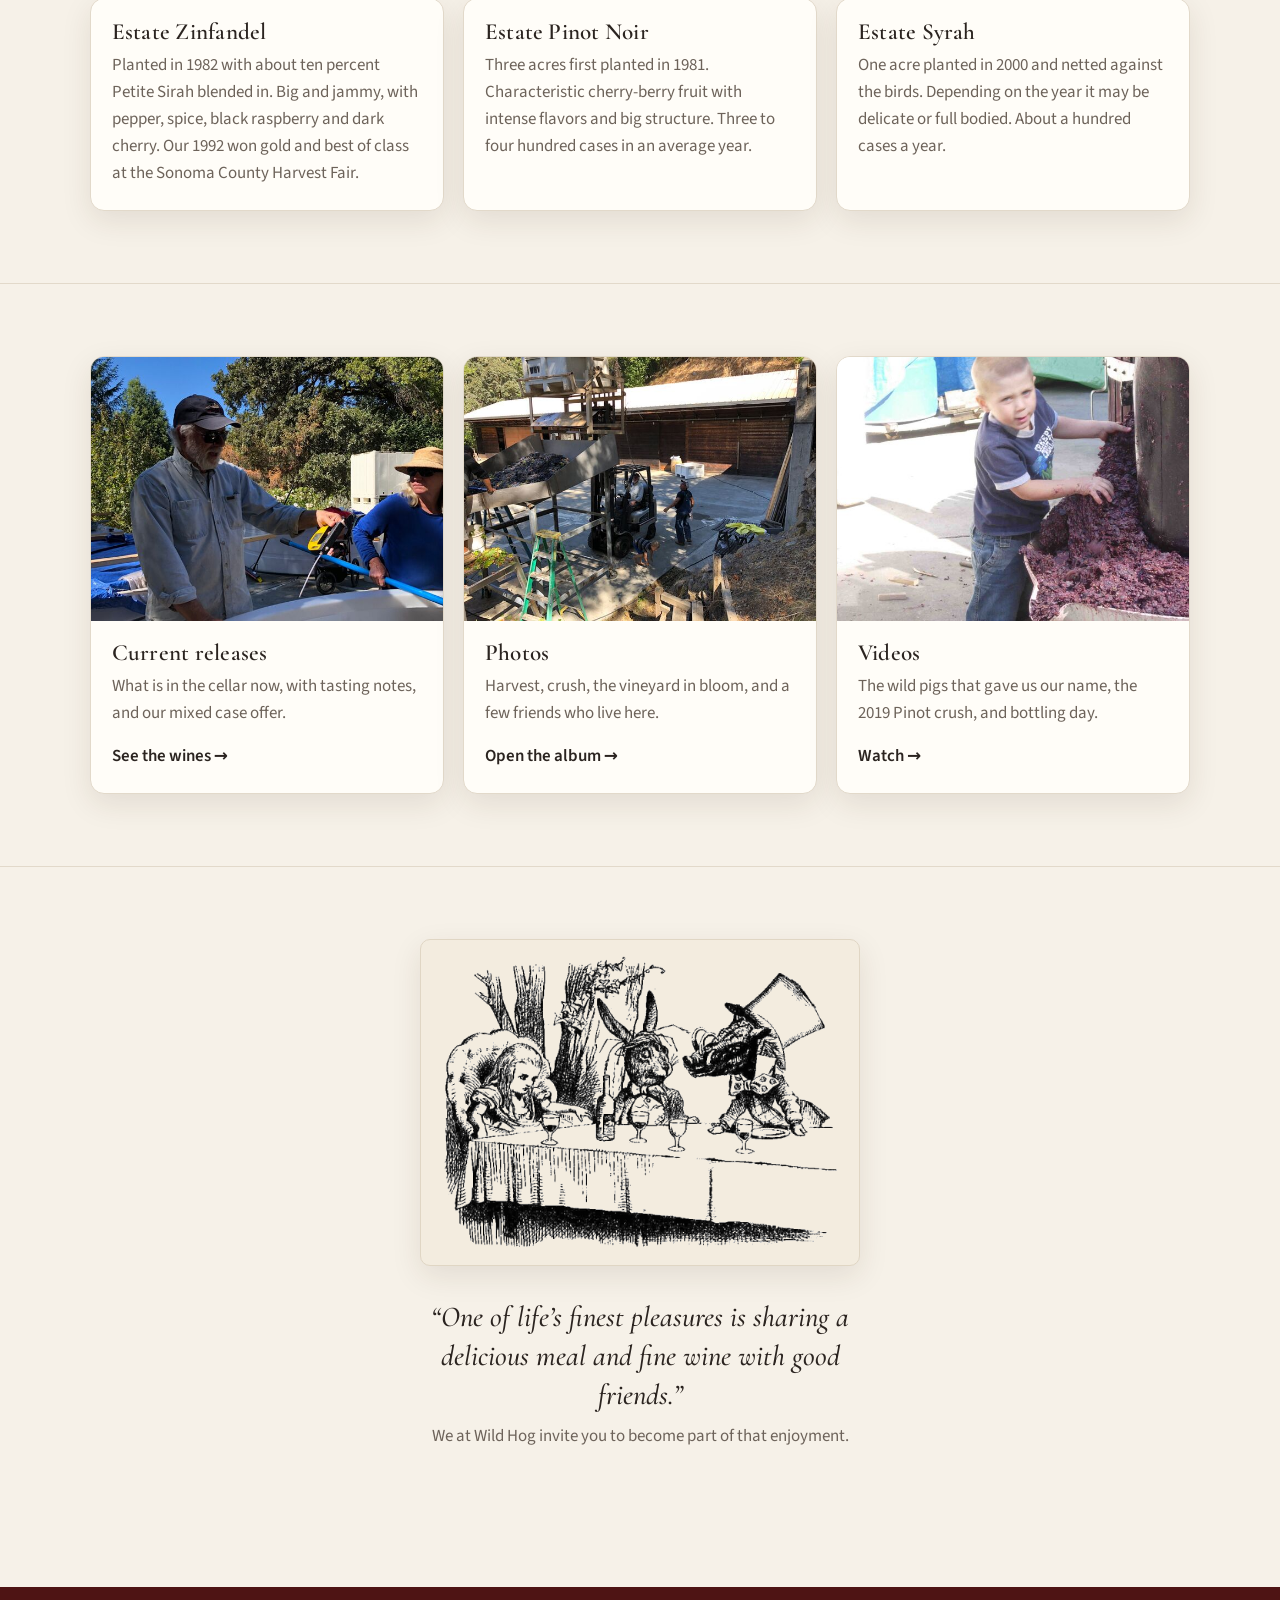
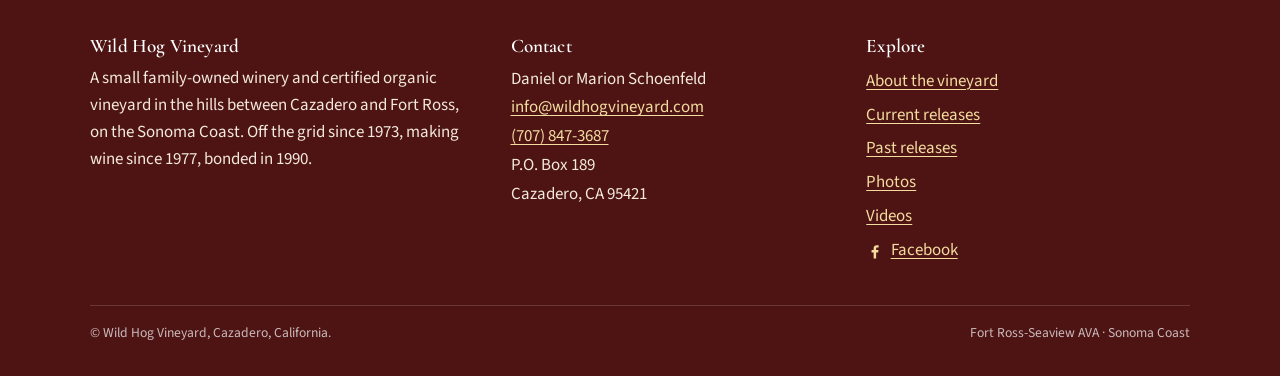
==== commit 61493de7: "Self-hosted fonts" ====
--- a/index.html
+++ b/index.html
@@ -12,9 +12,6 @@
 <meta name="theme-color" content="#6a1c1c">
 <link rel="icon" href="images/favicon.png" type="image/png">
 <link rel="apple-touch-icon" href="images/apple-touch-icon.png">
-<link rel="preconnect" href="https://fonts.googleapis.com">
-<link rel="preconnect" href="https://fonts.gstatic.com" crossorigin>
-<link rel="stylesheet" href="https://fonts.googleapis.com/css2?family=Cormorant+Garamond:ital,wght@0,600;0,700;1,500&family=Source+Sans+3:wght@400;600&display=swap">
 <link rel="stylesheet" href="css/style.css">
 </head>
 <body>
--- a/css/style.css
+++ b/css/style.css
@@ -1,3 +1,25 @@
+/* Self-hosted fonts (Cormorant Garamond, Source Sans 3; SIL Open Font License). Files in /fonts. */
+@font-face { font-family: 'Cormorant Garamond'; font-style: italic; font-weight: 500; font-display: swap;
+  src: url('../fonts/cormorant-garamond-500-italic-latin-ext.woff2') format('woff2'); unicode-range: U+0100-02BA, U+02BD-02C5, U+02C7-02CC, U+02CE-02D7, U+02DD-02FF, U+0304, U+0308, U+0329, U+1D00-1DBF, U+1E00-1E9F, U+1EF2-1EFF, U+2020, U+20A0-20AB, U+20AD-20C4, U+2113, U+2C60-2C7F, U+A720-A7FF; }
+@font-face { font-family: 'Cormorant Garamond'; font-style: italic; font-weight: 500; font-display: swap;
+  src: url('../fonts/cormorant-garamond-500-italic-latin.woff2') format('woff2'); unicode-range: U+0000-00FF, U+0131, U+0152-0153, U+02BB-02BC, U+02C6, U+02DA, U+02DC, U+0304, U+0308, U+0329, U+2000-206F, U+20AC, U+2122, U+2191, U+2193, U+2212, U+2215, U+FEFF, U+FFFD; }
+@font-face { font-family: 'Cormorant Garamond'; font-style: normal; font-weight: 600; font-display: swap;
+  src: url('../fonts/cormorant-garamond-600-normal-latin-ext.woff2') format('woff2'); unicode-range: U+0100-02BA, U+02BD-02C5, U+02C7-02CC, U+02CE-02D7, U+02DD-02FF, U+0304, U+0308, U+0329, U+1D00-1DBF, U+1E00-1E9F, U+1EF2-1EFF, U+2020, U+20A0-20AB, U+20AD-20C4, U+2113, U+2C60-2C7F, U+A720-A7FF; }
+@font-face { font-family: 'Cormorant Garamond'; font-style: normal; font-weight: 600; font-display: swap;
+  src: url('../fonts/cormorant-garamond-600-normal-latin.woff2') format('woff2'); unicode-range: U+0000-00FF, U+0131, U+0152-0153, U+02BB-02BC, U+02C6, U+02DA, U+02DC, U+0304, U+0308, U+0329, U+2000-206F, U+20AC, U+2122, U+2191, U+2193, U+2212, U+2215, U+FEFF, U+FFFD; }
+@font-face { font-family: 'Cormorant Garamond'; font-style: normal; font-weight: 700; font-display: swap;
+  src: url('../fonts/cormorant-garamond-600-normal-latin-ext.woff2') format('woff2'); unicode-range: U+0100-02BA, U+02BD-02C5, U+02C7-02CC, U+02CE-02D7, U+02DD-02FF, U+0304, U+0308, U+0329, U+1D00-1DBF, U+1E00-1E9F, U+1EF2-1EFF, U+2020, U+20A0-20AB, U+20AD-20C4, U+2113, U+2C60-2C7F, U+A720-A7FF; }
+@font-face { font-family: 'Cormorant Garamond'; font-style: normal; font-weight: 700; font-display: swap;
+  src: url('../fonts/cormorant-garamond-600-normal-latin.woff2') format('woff2'); unicode-range: U+0000-00FF, U+0131, U+0152-0153, U+02BB-02BC, U+02C6, U+02DA, U+02DC, U+0304, U+0308, U+0329, U+2000-206F, U+20AC, U+2122, U+2191, U+2193, U+2212, U+2215, U+FEFF, U+FFFD; }
+@font-face { font-family: 'Source Sans 3'; font-style: normal; font-weight: 400; font-display: swap;
+  src: url('../fonts/source-sans-3-400-normal-latin-ext.woff2') format('woff2'); unicode-range: U+0100-02BA, U+02BD-02C5, U+02C7-02CC, U+02CE-02D7, U+02DD-02FF, U+0304, U+0308, U+0329, U+1D00-1DBF, U+1E00-1E9F, U+1EF2-1EFF, U+2020, U+20A0-20AB, U+20AD-20C4, U+2113, U+2C60-2C7F, U+A720-A7FF; }
+@font-face { font-family: 'Source Sans 3'; font-style: normal; font-weight: 400; font-display: swap;
+  src: url('../fonts/source-sans-3-400-normal-latin.woff2') format('woff2'); unicode-range: U+0000-00FF, U+0131, U+0152-0153, U+02BB-02BC, U+02C6, U+02DA, U+02DC, U+0304, U+0308, U+0329, U+2000-206F, U+20AC, U+2122, U+2191, U+2193, U+2212, U+2215, U+FEFF, U+FFFD; }
+@font-face { font-family: 'Source Sans 3'; font-style: normal; font-weight: 600; font-display: swap;
+  src: url('../fonts/source-sans-3-400-normal-latin-ext.woff2') format('woff2'); unicode-range: U+0100-02BA, U+02BD-02C5, U+02C7-02CC, U+02CE-02D7, U+02DD-02FF, U+0304, U+0308, U+0329, U+1D00-1DBF, U+1E00-1E9F, U+1EF2-1EFF, U+2020, U+20A0-20AB, U+20AD-20C4, U+2113, U+2C60-2C7F, U+A720-A7FF; }
+@font-face { font-family: 'Source Sans 3'; font-style: normal; font-weight: 600; font-display: swap;
+  src: url('../fonts/source-sans-3-400-normal-latin.woff2') format('woff2'); unicode-range: U+0000-00FF, U+0131, U+0152-0153, U+02BB-02BC, U+02C6, U+02DA, U+02DC, U+0304, U+0308, U+0329, U+2000-206F, U+20AC, U+2122, U+2191, U+2193, U+2212, U+2215, U+FEFF, U+FFFD; }
+
 /* Wild Hog Vineyard — site stylesheet
    Edit colors in :root. Everything is plain CSS, no build step. */
 
